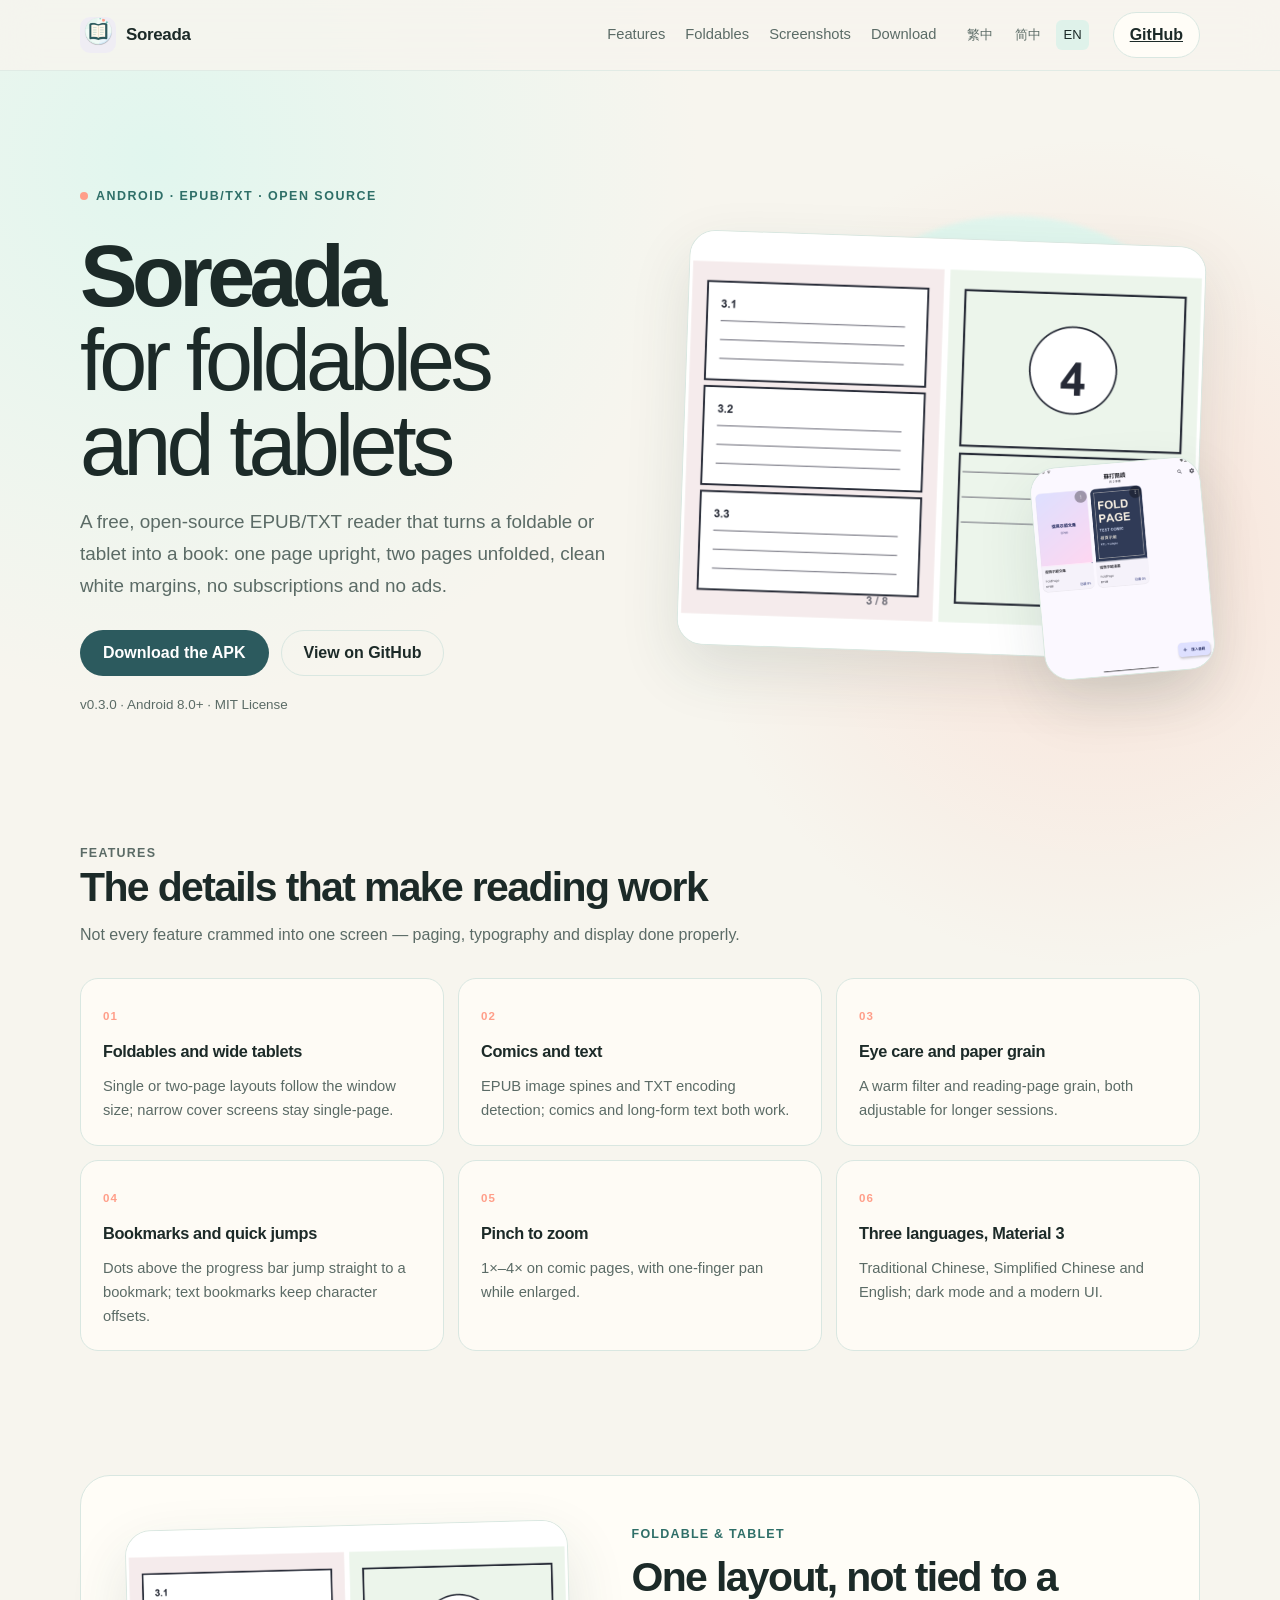
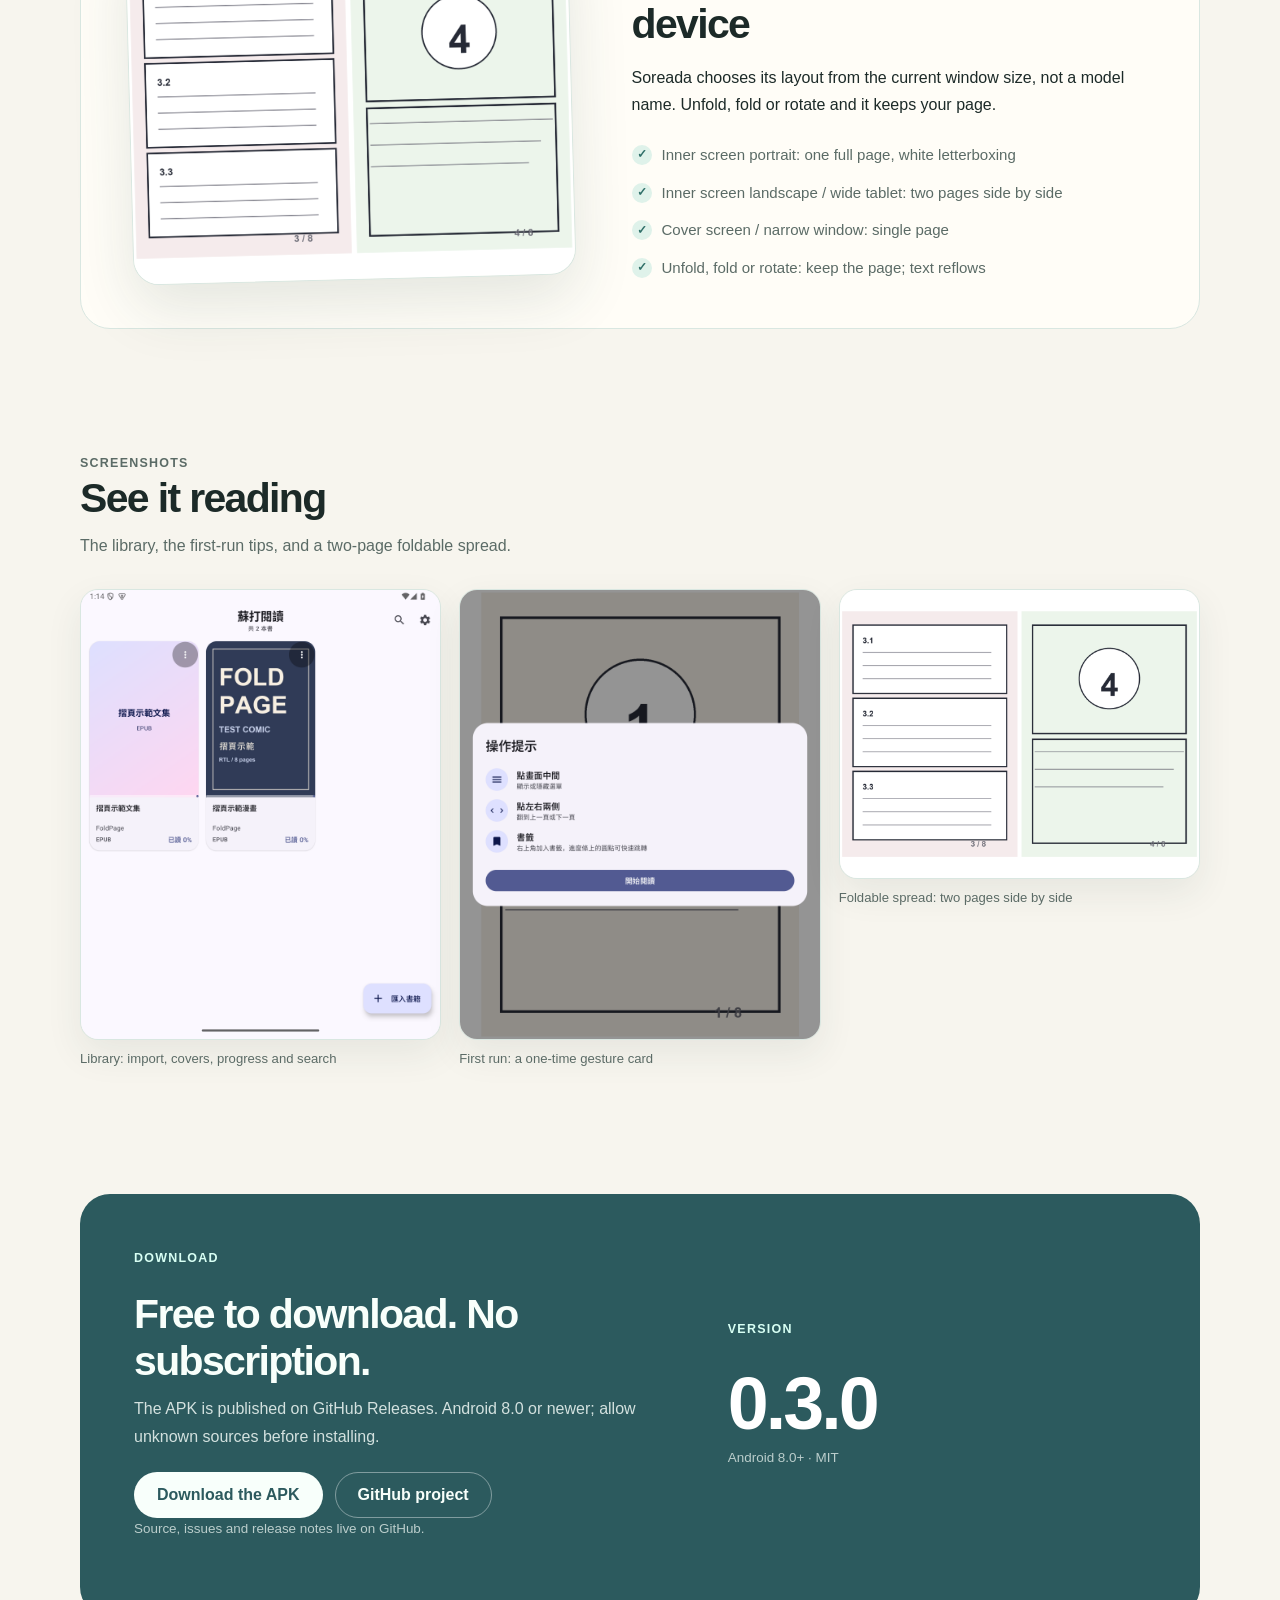
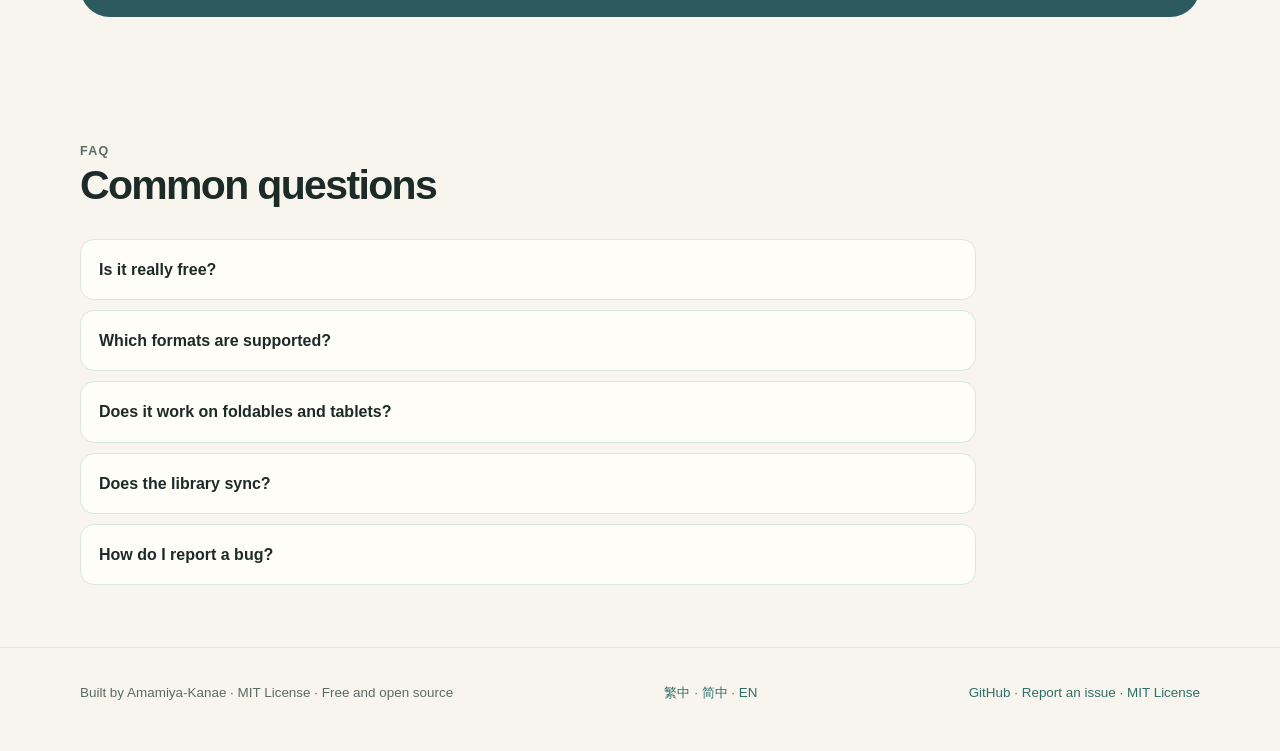
==== docs/en/index.html @ 7c4c2ee2 "Add trilingual GitHub Pages site and social preview" ====
<!doctype html>
<html lang="en">
<head>
    <meta charset="utf-8">
    <meta name="viewport" content="width=device-width, initial-scale=1">
    <title>Soreada — Free Open-Source EPUB/TXT Reader for Foldables & Tablets</title>
    <meta name="description" content="Soreada is a free, open-source Android EPUB/TXT reader with single- and two-page foldable layouts, wide-tablet support, eye care, bookmarks, and library search.">
    <link rel="canonical" href="https://amamiya-kanae.github.io/Soreada/en/">
    <link rel="alternate" hreflang="zh-Hant" href="https://amamiya-kanae.github.io/Soreada/">
    <link rel="alternate" hreflang="zh-Hans" href="https://amamiya-kanae.github.io/Soreada/zh-cn/">
    <link rel="alternate" hreflang="en" href="https://amamiya-kanae.github.io/Soreada/en/">
    <link rel="alternate" hreflang="x-default" href="https://amamiya-kanae.github.io/Soreada/">
    <meta name="theme-color" content="#e1f6ee">
    <meta name="author" content="Amamiya-Kanae">
    <meta property="og:type" content="website">
    <meta property="og:site_name" content="Soreada">
    <meta property="og:title" content="Soreada — Free Open-Source EPUB/TXT Reader for Foldables & Tablets">
    <meta property="og:description" content="Soreada is a free, open-source Android EPUB/TXT reader with single- and two-page foldable layouts, wide-tablet support, eye care, bookmarks, and library search.">
    <meta property="og:url" content="https://amamiya-kanae.github.io/Soreada/en/">
    <meta property="og:image" content="https://amamiya-kanae.github.io/Soreada/social-preview.png">
    <meta property="og:image:width" content="1280">
    <meta property="og:image:height" content="640">
    <meta property="og:image:alt" content="Soreada 蘇打閱讀 — EPUB/TXT reader for foldables and tablets">
    <meta property="og:locale" content="en_US">
    <meta name="twitter:card" content="summary_large_image">
    <meta name="twitter:title" content="Soreada — Free Open-Source EPUB/TXT Reader for Foldables & Tablets">
    <meta name="twitter:description" content="Soreada is a free, open-source Android EPUB/TXT reader with single- and two-page foldable layouts, wide-tablet support, eye care, bookmarks, and library search.">
    <meta name="twitter:image" content="https://amamiya-kanae.github.io/Soreada/social-preview.png">
    <link rel="icon" type="image/png" href="../screenshots/icon.png">
    <link rel="apple-touch-icon" href="../screenshots/icon.png">
    <!-- Google Search Console verification: replace this comment with the meta tag Google gives you. -->
    <link rel="stylesheet" href="../styles.css">
    <script type="application/ld+json">{"@context": "https://schema.org", "@type": "SoftwareApplication", "name": "Soreada", "alternateName": ["蘇打閱讀", "苏打阅读"], "description": "Soreada is a free, open-source Android EPUB/TXT reader with single- and two-page foldable layouts, wide-tablet support, eye care, bookmarks, and library search.", "url": "https://amamiya-kanae.github.io/Soreada/en/", "downloadUrl": "https://github.com/Amamiya-Kanae/Soreada/releases/latest", "softwareVersion": "0.3.0", "applicationCategory": "MultimediaApplication", "operatingSystem": "Android 8.0+", "inLanguage": ["zh-Hant", "zh-Hans", "en"], "license": "https://opensource.org/license/mit", "offers": {"@type": "Offer", "price": "0", "priceCurrency": "USD"}, "author": {"@type": "Person", "name": "Amamiya-Kanae", "url": "https://github.com/Amamiya-Kanae"}, "sameAs": ["https://github.com/Amamiya-Kanae/Soreada"], "screenshot": ["https://amamiya-kanae.github.io/Soreada/screenshots/library.png", "https://amamiya-kanae.github.io/Soreada/screenshots/comic-landscape.png", "https://amamiya-kanae.github.io/Soreada/screenshots/onboarding.png"]}</script>
    <script type="application/ld+json">{"@context": "https://schema.org", "@type": "FAQPage", "mainEntity": [{"@type": "Question", "name": "Is it really free?", "acceptedAnswer": {"@type": "Answer", "text": "Yes. Soreada is an MIT-licensed open-source project with no ads, subscriptions or paywall."}}, {"@type": "Question", "name": "Which formats are supported?", "acceptedAnswer": {"@type": "Answer", "text": "EPUB 2/3 and TXT. DRM, CBZ/CBR and PDF are not supported yet."}}, {"@type": "Question", "name": "Does it work on foldables and tablets?", "acceptedAnswer": {"@type": "Answer", "text": "Yes. One page upright, two pages landscape; wide tablets also get two pages, while cover screens stay single-page."}}, {"@type": "Question", "name": "Does the library sync?", "acceptedAnswer": {"@type": "Answer", "text": "The library is local to the device and needs no account. Moving devices means re-importing books."}}, {"@type": "Question", "name": "How do I report a bug?", "acceptedAnswer": {"@type": "Answer", "text": "Open an issue on GitHub Issues with your device model, Android version and reproduction steps."}}]}</script>
</head>
<body>
<header class="site-header">
    <div class="wrap nav">
        <a class="brand" href="../">
            <img src="../screenshots/icon.png" alt="" width="36" height="36">
            <span>Soreada</span>
        </a>
        <nav class="nav-links" aria-label="Main">
            <a href="../#features">Features</a>
            <a href="../#foldable">Foldables</a>
            <a href="../#screenshots">Screenshots</a>
            <a href="../#download">Download</a>
        </nav>
        <div class="langs" aria-label="Language">
        <a href="../">繁中</a>
        <a href="../zh-cn/">简中</a>
        <a href="./" aria-current="page">EN</a>
        </div>
        <a class="nav-cta" href="https://github.com/Amamiya-Kanae/Soreada">GitHub</a>
    </div>
</header>

<main>
    <section class="hero wrap">
        <div class="hero-copy">
            <p class="eyebrow">Android · EPUB/TXT · Open source</p>
            <h1>Soreada<span class="thin">for foldables and tablets</span></h1>
            <p class="lead">A free, open-source EPUB/TXT reader that turns a foldable or tablet into a book: one page upright, two pages unfolded, clean white margins, no subscriptions and no ads.</p>
            <div class="actions">
                <a class="button" href="https://github.com/Amamiya-Kanae/Soreada/releases/latest">Download the APK</a>
                <a class="button secondary" href="https://github.com/Amamiya-Kanae/Soreada">View on GitHub</a>
            </div>
            <p class="meta">v0.3.0 · Android 8.0+ · MIT License</p>
        </div>
        <div class="hero-art">
            <div class="device main">
                <img src="../screenshots/comic-landscape.png" alt="Soreada two-page comic spread on a foldable" width="1768" height="2208">
            </div>
            <div class="device small">
                <img src="../screenshots/library.png" alt="Soreada library" width="1768" height="2208" loading="lazy">
            </div>
        </div>
    </section>

    <section class="wrap" id="features">
        <div class="section-head">
            <p class="section-kicker">FEATURES</p>
            <h2>The details that make reading work</h2>
            <p>Not every feature crammed into one screen — paging, typography and display done properly.</p>
        </div>
        <div class="features">
        <article class="card">
          <span class="num">01</span>
          <h3>Foldables and wide tablets</h3>
          <p>Single or two-page layouts follow the window size; narrow cover screens stay single-page.</p>
        </article>
        <article class="card">
          <span class="num">02</span>
          <h3>Comics and text</h3>
          <p>EPUB image spines and TXT encoding detection; comics and long-form text both work.</p>
        </article>
        <article class="card">
          <span class="num">03</span>
          <h3>Eye care and paper grain</h3>
          <p>A warm filter and reading-page grain, both adjustable for longer sessions.</p>
        </article>
        <article class="card">
          <span class="num">04</span>
          <h3>Bookmarks and quick jumps</h3>
          <p>Dots above the progress bar jump straight to a bookmark; text bookmarks keep character offsets.</p>
        </article>
        <article class="card">
          <span class="num">05</span>
          <h3>Pinch to zoom</h3>
          <p>1×–4× on comic pages, with one-finger pan while enlarged.</p>
        </article>
        <article class="card">
          <span class="num">06</span>
          <h3>Three languages, Material 3</h3>
          <p>Traditional Chinese, Simplified Chinese and English; dark mode and a modern UI.</p>
        </article>
        </div>
    </section>

    <section class="wrap" id="foldable">
        <div class="foldable">
            <div class="device">
                <img src="../screenshots/comic-landscape.png" alt="Two-page foldable reading layout" width="1768" height="2208" loading="lazy">
            </div>
            <div>
                <p class="section-kicker">FOLDABLE & TABLET</p>
                <h2>One layout, not tied to a device</h2>
                <p>Soreada chooses its layout from the current window size, not a model name. Unfold, fold or rotate and it keeps your page.</p>
                <ul class="checklist">
          <li>Inner screen portrait: one full page, white letterboxing</li>
          <li>Inner screen landscape / wide tablet: two pages side by side</li>
          <li>Cover screen / narrow window: single page</li>
          <li>Unfold, fold or rotate: keep the page; text reflows</li>
                </ul>
            </div>
        </div>
    </section>

    <section class="wrap" id="screenshots">
        <div class="section-head">
            <p class="section-kicker">SCREENSHOTS</p>
            <h2>See it reading</h2>
            <p>The library, the first-run tips, and a two-page foldable spread.</p>
        </div>
        <div class="gallery">
            <figure class="shot">
                <img src="../screenshots/library.png" alt="Soreada library" width="1768" height="2208" loading="lazy">
                <figcaption>Library: import, covers, progress and search</figcaption>
            </figure>
            <figure class="shot">
                <img src="../screenshots/onboarding.png" alt="Soreada first-run tips" width="1768" height="2208" loading="lazy">
                <figcaption>First run: a one-time gesture card</figcaption>
            </figure>
            <figure class="shot">
                <img src="../screenshots/comic-landscape.png" alt="Soreada two-page spread" width="1768" height="2208" loading="lazy">
                <figcaption>Foldable spread: two pages side by side</figcaption>
            </figure>
        </div>
    </section>

    <section class="wrap" id="download">
        <div class="download">
            <div>
                <p class="section-kicker">DOWNLOAD</p>
                <h2>Free to download. No subscription.</h2>
                <p>The APK is published on GitHub Releases. Android 8.0 or newer; allow unknown sources before installing.</p>
                <div class="actions">
                    <a class="button" href="https://github.com/Amamiya-Kanae/Soreada/releases/latest">Download the APK</a>
                    <a class="button secondary" href="https://github.com/Amamiya-Kanae/Soreada">GitHub project</a>
                </div>
                <p class="meta">Source, issues and release notes live on GitHub.</p>
            </div>
            <div>
                <p class="section-kicker">VERSION</p>
                <h2 style="font-size:clamp(2.6rem,6vw,4.6rem);margin:0;color:#fff">0.3.0</h2>
                <p class="meta">Android 8.0+ · MIT</p>
            </div>
        </div>
    </section>

    <section class="wrap" id="faq">
        <div class="section-head">
            <p class="section-kicker">FAQ</p>
            <h2>Common questions</h2>
        </div>
        <div class="faq">
        <details>
          <summary>Is it really free?</summary>
          <p>Yes. Soreada is an MIT-licensed open-source project with no ads, subscriptions or paywall.</p>
        </details>
        <details>
          <summary>Which formats are supported?</summary>
          <p>EPUB 2/3 and TXT. DRM, CBZ/CBR and PDF are not supported yet.</p>
        </details>
        <details>
          <summary>Does it work on foldables and tablets?</summary>
          <p>Yes. One page upright, two pages landscape; wide tablets also get two pages, while cover screens stay single-page.</p>
        </details>
        <details>
          <summary>Does the library sync?</summary>
          <p>The library is local to the device and needs no account. Moving devices means re-importing books.</p>
        </details>
        <details>
          <summary>How do I report a bug?</summary>
          <p>Open an issue on GitHub Issues with your device model, Android version and reproduction steps.</p>
        </details>
        </div>
    </section>
</main>

<footer>
    <div class="wrap foot">
        <span>Built by Amamiya-Kanae · MIT License · Free and open source</span>
        <span class="foot-langs"><a href="../">繁中</a> · <a href="../zh-cn/">简中</a> · <a href="./">EN</a></span>
        <span><a href="https://github.com/Amamiya-Kanae/Soreada">GitHub</a> · <a href="https://github.com/Amamiya-Kanae/Soreada/issues">Report an issue</a> · <a href="https://github.com/Amamiya-Kanae/Soreada/blob/main/LICENSE">MIT License</a></span>
    </div>
</footer>
</body>
</html>
---- docs/styles.css ----
:root {
  color-scheme: light dark;
  --paper: #f7f5ee;
  --paper-2: #fffdf7;
  --ink: #1c2a28;
  --muted: #5b6b66;
  --teal: #2c5a5e;
  --teal-soft: #dff2ea;
  --mint: #e1f6ee;
  --coral: #ff9e89;
  --line: #d9e7e1;
  --accent: #2f6f68;
  --shadow: 0 24px 60px rgba(35, 65, 58, 0.12);
  --radius: 24px;
  --max: 1120px;
  font-family: -apple-system, BlinkMacSystemFont, "Segoe UI", "Noto Sans TC",
    "Noto Sans SC", "Helvetica Neue", Arial, sans-serif;
}

@media (prefers-color-scheme: dark) {
  :root {
    --paper: #111b19;
    --paper-2: #162320;
    --ink: #edf7f2;
    --muted: #a8bdb5;
    --teal: #9ad7c9;
    --teal-soft: #203d36;
    --mint: #18332c;
    --line: #2b453d;
    --accent: #9ad7c9;
    --shadow: 0 24px 60px rgba(0, 0, 0, 0.3);
  }
}

* { box-sizing: border-box; }
html { scroll-behavior: smooth; }
body {
  margin: 0;
  background:
    radial-gradient(circle at 12% 4%, var(--mint), transparent 34rem),
    radial-gradient(circle at 86% 14%, rgba(255, 158, 137, 0.22), transparent 26rem),
    var(--paper);
  color: var(--ink);
  line-height: 1.7;
  -webkit-font-smoothing: antialiased;
}
img { max-width: 100%; height: auto; display: block; }
a { color: inherit; }
.wrap { width: min(100% - 40px, var(--max)); margin-inline: auto; }

.site-header {
  position: sticky;
  top: 0;
  z-index: 20;
  backdrop-filter: blur(18px);
  background: color-mix(in srgb, var(--paper) 82%, transparent);
  border-bottom: 1px solid color-mix(in srgb, var(--line) 75%, transparent);
}
.nav {
  min-height: 70px;
  display: flex;
  align-items: center;
  gap: 24px;
}
.brand {
  display: inline-flex;
  align-items: center;
  gap: 10px;
  text-decoration: none;
  font-weight: 750;
  letter-spacing: -0.02em;
  font-size: 1.06rem;
}
.brand img { width: 36px; height: 36px; border-radius: 10px; }
.nav-links {
  display: flex;
  align-items: center;
  gap: 20px;
  margin-left: auto;
  font-size: 0.92rem;
  color: var(--muted);
}
.nav-links a { text-decoration: none; }
.nav-links a:hover { color: var(--ink); }
.nav-cta {
  border: 1px solid var(--line);
  background: var(--paper-2);
  color: var(--ink) !important;
  border-radius: 999px;
  padding: 8px 16px;
  font-weight: 650;
}
.langs { display: flex; gap: 8px; font-size: 0.82rem; }
.langs a {
  text-decoration: none;
  color: var(--muted);
  padding: 4px 7px;
  border-radius: 6px;
}
.langs a[aria-current="page"] { color: var(--ink); background: var(--teal-soft); }

.hero {
  display: grid;
  grid-template-columns: 1.02fr 0.98fr;
  gap: clamp(28px, 5vw, 72px);
  align-items: center;
  padding: clamp(56px, 8vw, 110px) 0 64px;
}
.eyebrow {
  display: inline-flex;
  align-items: center;
  gap: 8px;
  color: var(--accent);
  font-size: 0.78rem;
  font-weight: 750;
  letter-spacing: 0.12em;
  text-transform: uppercase;
}
.eyebrow::before {
  content: "";
  width: 8px; height: 8px; border-radius: 50%;
  background: var(--coral);
}
h1 {
  margin: 14px 0 18px;
  font-size: clamp(2.9rem, 7vw, 5.4rem);
  line-height: 0.98;
  letter-spacing: -0.065em;
}
h1 .thin { display: block; font-weight: 430; letter-spacing: -0.055em; }
.lead {
  max-width: 34rem;
  margin: 0 0 28px;
  color: var(--muted);
  font-size: clamp(1.02rem, 1.6vw, 1.18rem);
}
.actions { display: flex; flex-wrap: wrap; gap: 12px; align-items: center; }
.button {
  display: inline-flex;
  align-items: center;
  justify-content: center;
  gap: 8px;
  min-height: 46px;
  padding: 0 22px;
  border-radius: 999px;
  background: var(--teal);
  color: #fff;
  text-decoration: none;
  font-weight: 700;
  border: 1px solid transparent;
  transition: transform .16s ease, opacity .16s ease;
}
.button:hover { transform: translateY(-1px); opacity: .92; }
.button.secondary {
  background: transparent;
  color: var(--ink);
  border-color: var(--line);
}
.meta { margin: 18px 0 0; color: var(--muted); font-size: 0.84rem; }
.hero-art { position: relative; min-height: 360px; }
.device {
  border-radius: 26px;
  overflow: hidden;
  background: var(--paper-2);
  border: 1px solid var(--line);
  box-shadow: var(--shadow);
}
.device.main { transform: rotate(2deg); }
.device.small {
  position: absolute;
  width: 33%;
  right: -8px;
  bottom: -22px;
  transform: rotate(-5deg);
}
.hero-art::before {
  content: "";
  position: absolute;
  width: 72%; height: 72%;
  right: 0; top: -22px;
  background: var(--mint);
  border-radius: 50%;
  filter: blur(2px);
  z-index: -1;
}

section { padding: 62px 0; }
.section-head { max-width: 44rem; margin-bottom: 30px; }
.section-kicker {
  margin: 0 0 8px;
  color: var(--accent);
  font-size: 0.78rem;
  font-weight: 750;
  letter-spacing: 0.1em;
  text-transform: uppercase;
}
h2 {
  margin: 0 0 10px;
  font-size: clamp(1.8rem, 3.2vw, 2.6rem);
  line-height: 1.15;
  letter-spacing: -0.04em;
}
.section-head p { margin: 0; color: var(--muted); }

.features {
  display: grid;
  grid-template-columns: repeat(3, minmax(0, 1fr));
  gap: 14px;
}
.card {
  background: color-mix(in srgb, var(--paper-2) 86%, transparent);
  border: 1px solid var(--line);
  border-radius: 18px;
  padding: 22px;
}
.card .num {
  color: var(--coral);
  font-size: 0.72rem;
  font-weight: 800;
  letter-spacing: 0.1em;
}
.card h3 { margin: 10px 0 8px; font-size: 1.02rem; letter-spacing: -0.02em; }
.card p { margin: 0; color: var(--muted); font-size: 0.92rem; line-height: 1.65; }

.foldable {
  display: grid;
  grid-template-columns: 0.92fr 1.08fr;
  gap: clamp(24px, 5vw, 60px);
  align-items: center;
  background: var(--paper-2);
  border: 1px solid var(--line);
  border-radius: 30px;
  padding: clamp(24px, 4vw, 48px);
}
.foldable .device { box-shadow: var(--shadow); transform: rotate(-1.5deg); }
.checklist { list-style: none; padding: 0; margin: 24px 0 0; display: grid; gap: 12px; }
.checklist li { display: flex; gap: 10px; color: var(--muted); font-size: 0.94rem; }
.checklist li::before {
  content: "✓";
  flex: none;
  width: 20px; height: 20px;
  border-radius: 50%;
  display: grid; place-items: center;
  background: var(--teal-soft);
  color: var(--accent);
  font-size: 0.72rem;
  font-weight: 800;
  margin-top: 3px;
}

.gallery { display: grid; grid-template-columns: repeat(3, 1fr); gap: 18px; }
.shot { margin: 0; }
.shot img {
  border-radius: 18px;
  border: 1px solid var(--line);
  background: var(--paper-2);
  box-shadow: 0 14px 36px rgba(35, 65, 58, 0.08);
}
.shot figcaption { margin-top: 8px; color: var(--muted); font-size: 0.82rem; }

.download {
  display: grid;
  grid-template-columns: 1.15fr .85fr;
  gap: 28px;
  align-items: center;
  background: var(--teal);
  color: #f8fffb;
  border-radius: 30px;
  padding: clamp(28px, 5vw, 54px);
}
.download h2 { color: inherit; }
.download p { color: color-mix(in srgb, #f8fffb 82%, transparent); margin: 0 0 22px; }
.download .button { background: #f8fffb; color: var(--teal); }
.download .button.secondary { background: transparent; color: #f8fffb; border-color: rgba(255,255,255,.4); }
.download .meta { color: color-mix(in srgb, #f8fffb 70%, transparent); }
.qr-note { font-size: 0.8rem; opacity: .8; }

.faq { display: grid; gap: 10px; max-width: 56rem; }
details {
  background: var(--paper-2);
  border: 1px solid var(--line);
  border-radius: 14px;
  padding: 0 18px;
}
summary { cursor: pointer; list-style: none; padding: 16px 0; font-weight: 650; }
summary::-webkit-details-marker { display: none; }
details p { margin: 0 0 16px; color: var(--muted); font-size: 0.92rem; }

footer {
  border-top: 1px solid var(--line);
  padding: 34px 0 46px;
  color: var(--muted);
  font-size: 0.84rem;
}
footer .foot { display: flex; flex-wrap: wrap; gap: 12px 24px; justify-content: space-between; }
footer a { color: var(--accent); text-decoration: none; }

@media (max-width: 860px) {
  .nav-links { display: none; }
  .hero, .foldable, .download { grid-template-columns: 1fr; }
  .hero { padding-top: 46px; }
  .hero-art { min-height: auto; max-width: 460px; margin-inline: auto; }
  .features { grid-template-columns: repeat(2, minmax(0, 1fr)); }
  .gallery { grid-template-columns: 1fr 1fr; }
}
@media (max-width: 560px) {
  .wrap { width: min(100% - 28px, var(--max)); }
  .nav { gap: 12px; }
  .nav-links, .langs { display: none; }
  .brand span { font-size: 1rem; }
  .features, .gallery { grid-template-columns: 1fr; }
  .device.small { width: 40%; }
  section { padding: 46px 0; }
}
@media (prefers-reduced-motion: reduce) {
  html { scroll-behavior: auto; }
  * { transition: none !important; }
}

.download .section-kicker { color: #d8fff4; }

.hero-copy, .hero-art, .foldable > *, .features > *, .gallery > *, .download > * { min-width: 0; }
.device img, .shot img { width: 100%; height: auto; }
body { overflow-x: clip; }
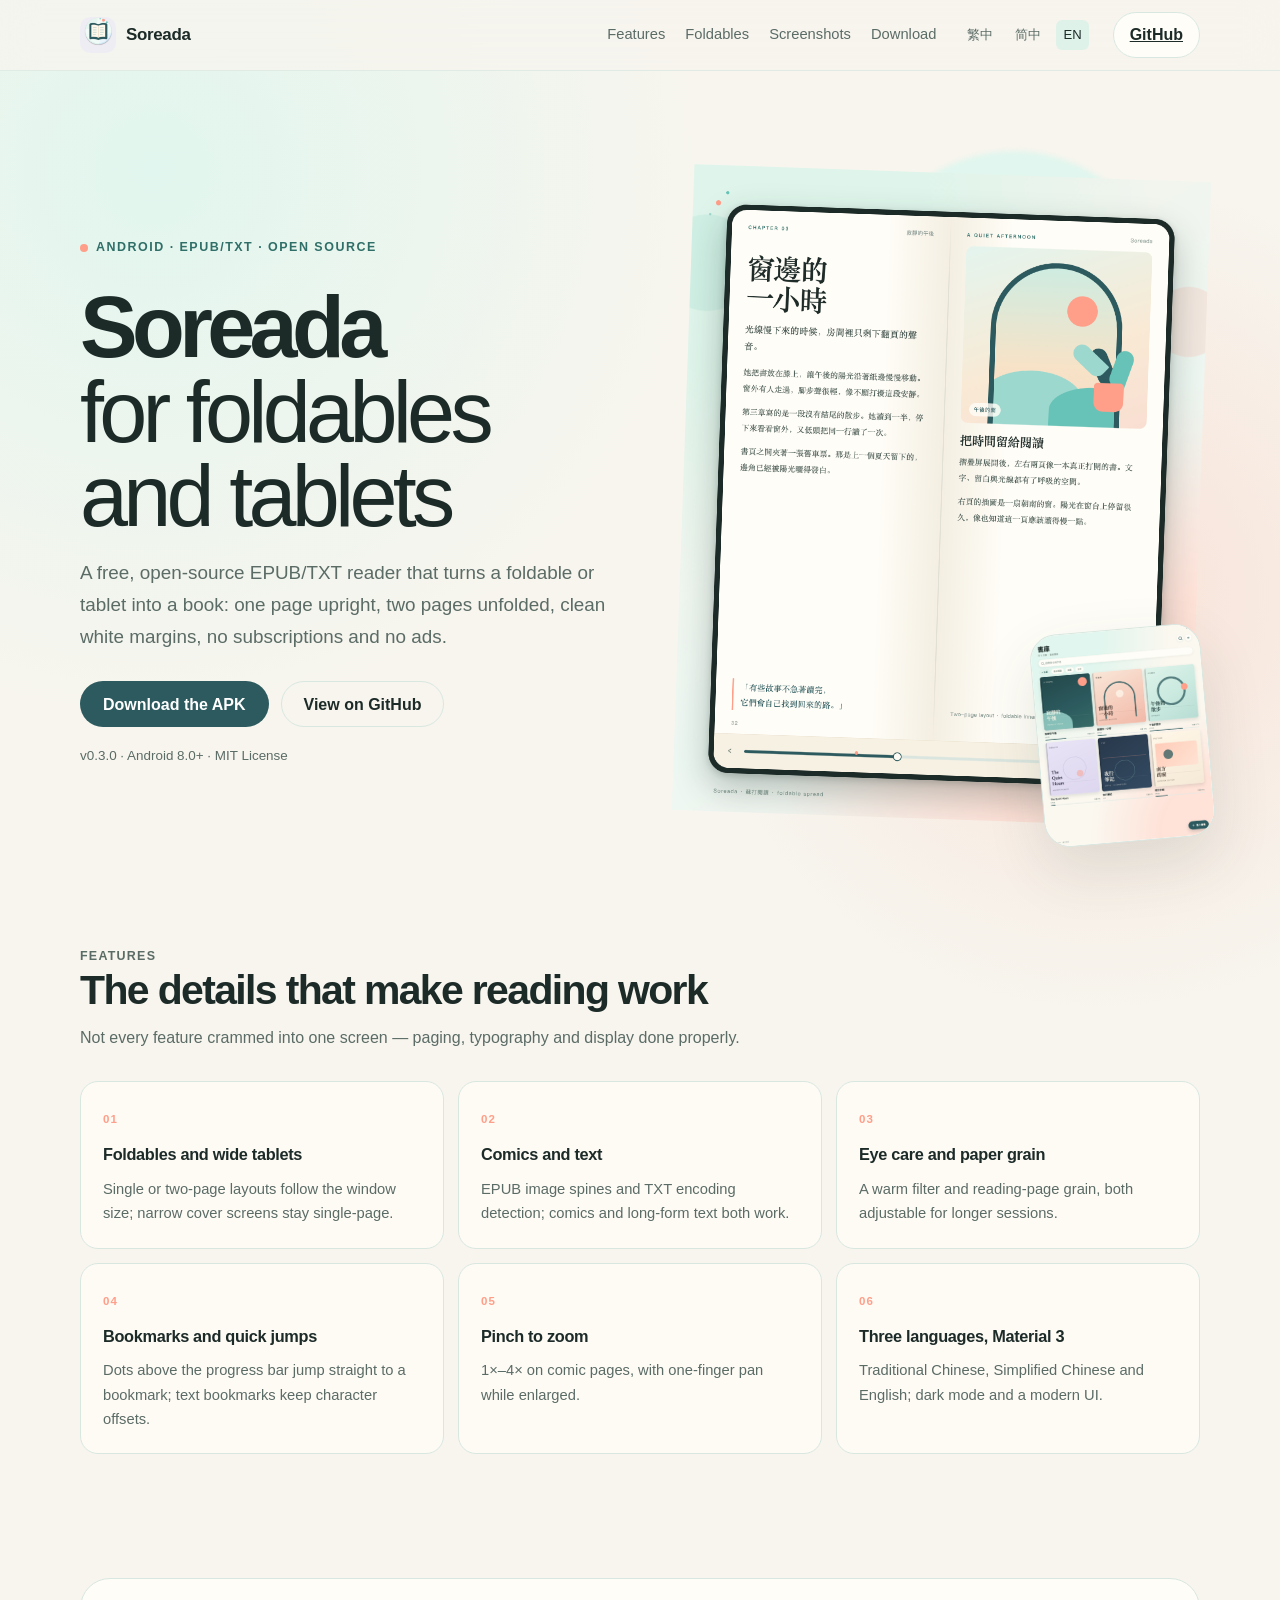
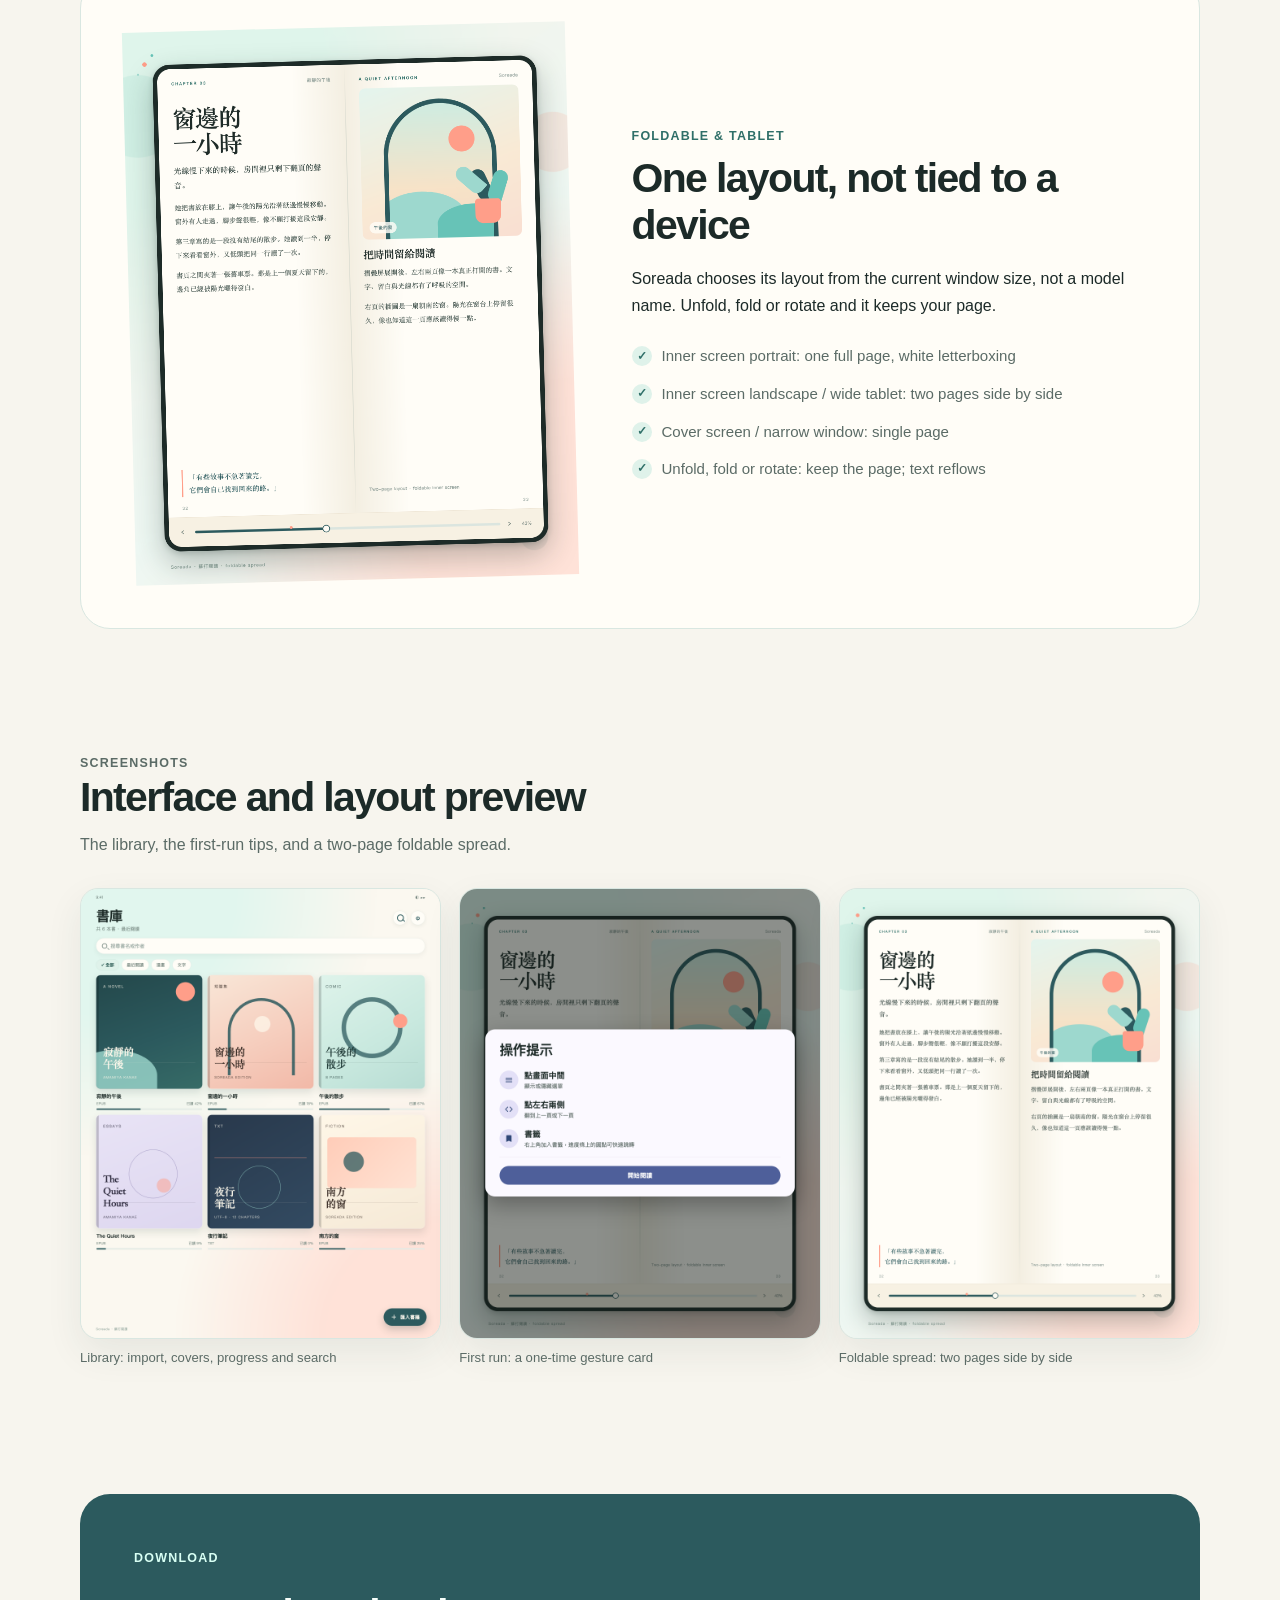
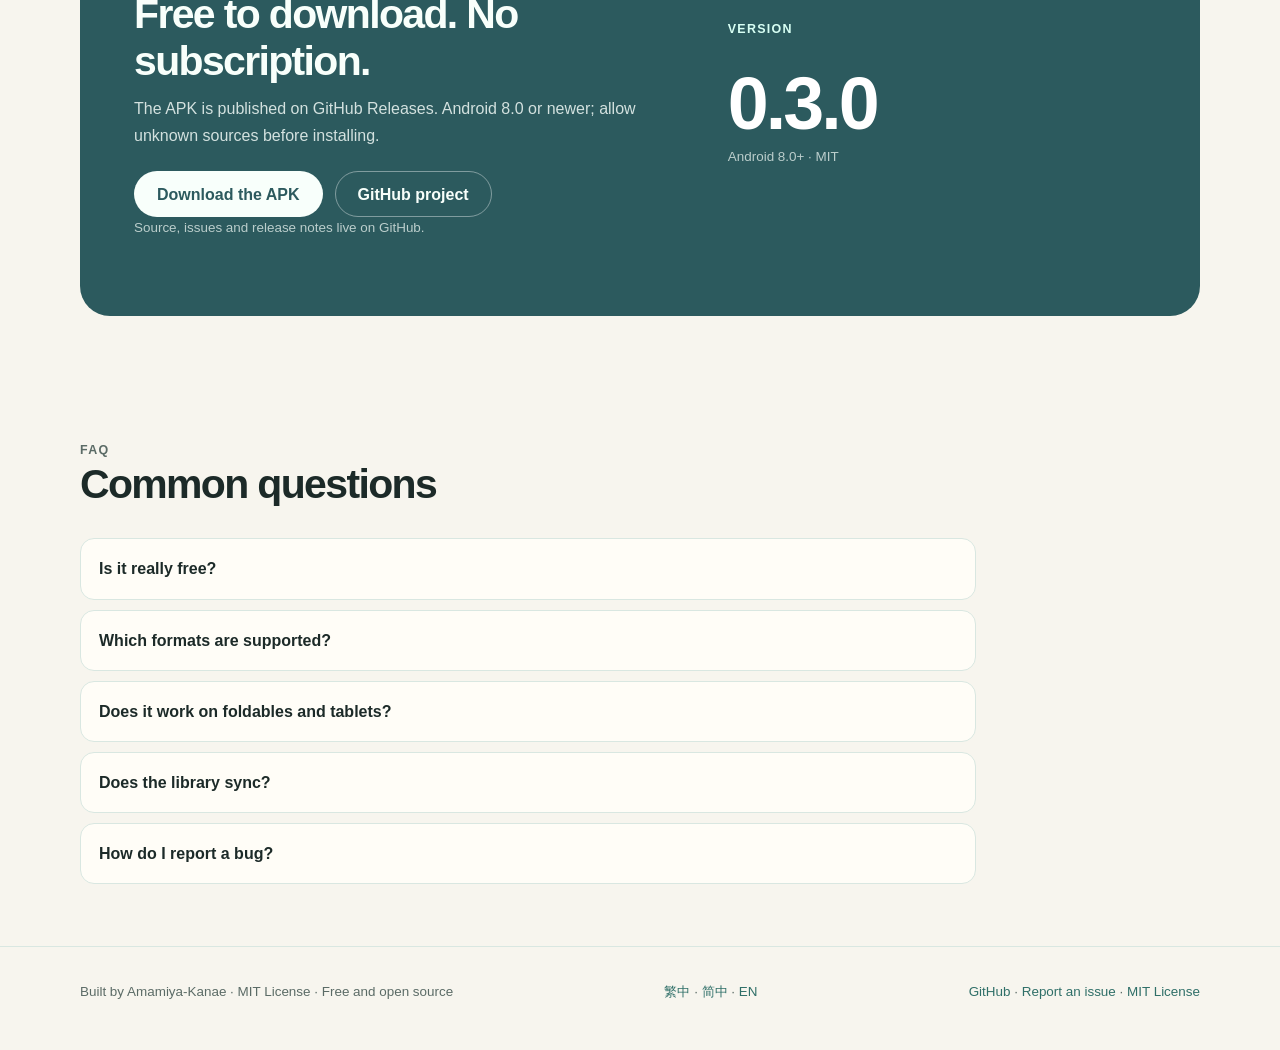
==== commit 552698a4: "Improve README and site mockups with Material 3 layouts" ====
--- a/docs/en/index.html
+++ b/docs/en/index.html
@@ -69,7 +69,7 @@
         </div>
         <div class="hero-art">
             <div class="device main">
-                <img src="../screenshots/comic-landscape.png" alt="Soreada two-page comic spread on a foldable" width="1768" height="2208">
+                <img src="../screenshots/comic-landscape.png" alt="Soreada two-page reading spread on a foldable" width="1768" height="2208">
             </div>
             <div class="device small">
                 <img src="../screenshots/library.png" alt="Soreada library" width="1768" height="2208" loading="lazy">
@@ -120,7 +120,7 @@
     <section class="wrap" id="foldable">
         <div class="foldable">
             <div class="device">
-                <img src="../screenshots/comic-landscape.png" alt="Two-page foldable reading layout" width="1768" height="2208" loading="lazy">
+                <img src="../screenshots/comic-landscape.png" alt="Two-page reading layout on a foldable" width="1768" height="2208" loading="lazy">
             </div>
             <div>
                 <p class="section-kicker">FOLDABLE & TABLET</p>
@@ -139,7 +139,7 @@
     <section class="wrap" id="screenshots">
         <div class="section-head">
             <p class="section-kicker">SCREENSHOTS</p>
-            <h2>See it reading</h2>
+            <h2>Interface and layout preview</h2>
             <p>The library, the first-run tips, and a two-page foldable spread.</p>
         </div>
         <div class="gallery">
@@ -152,7 +152,7 @@
                 <figcaption>First run: a one-time gesture card</figcaption>
             </figure>
             <figure class="shot">
-                <img src="../screenshots/comic-landscape.png" alt="Soreada two-page spread" width="1768" height="2208" loading="lazy">
+                <img src="../screenshots/comic-landscape.png" alt="Soreada two-page reading spread" width="1768" height="2208" loading="lazy">
                 <figcaption>Foldable spread: two pages side by side</figcaption>
             </figure>
         </div>
--- a/docs/styles.css
+++ b/docs/styles.css
@@ -322,3 +322,5 @@
 .hero-copy, .hero-art, .foldable > *, .features > *, .gallery > *, .download > * { min-width: 0; }
 .device img, .shot img { width: 100%; height: auto; }
 body { overflow-x: clip; }
+
+.hero-art .device.main, .foldable .device { background: transparent; border: 0; box-shadow: none; border-radius: 0; overflow: visible; }
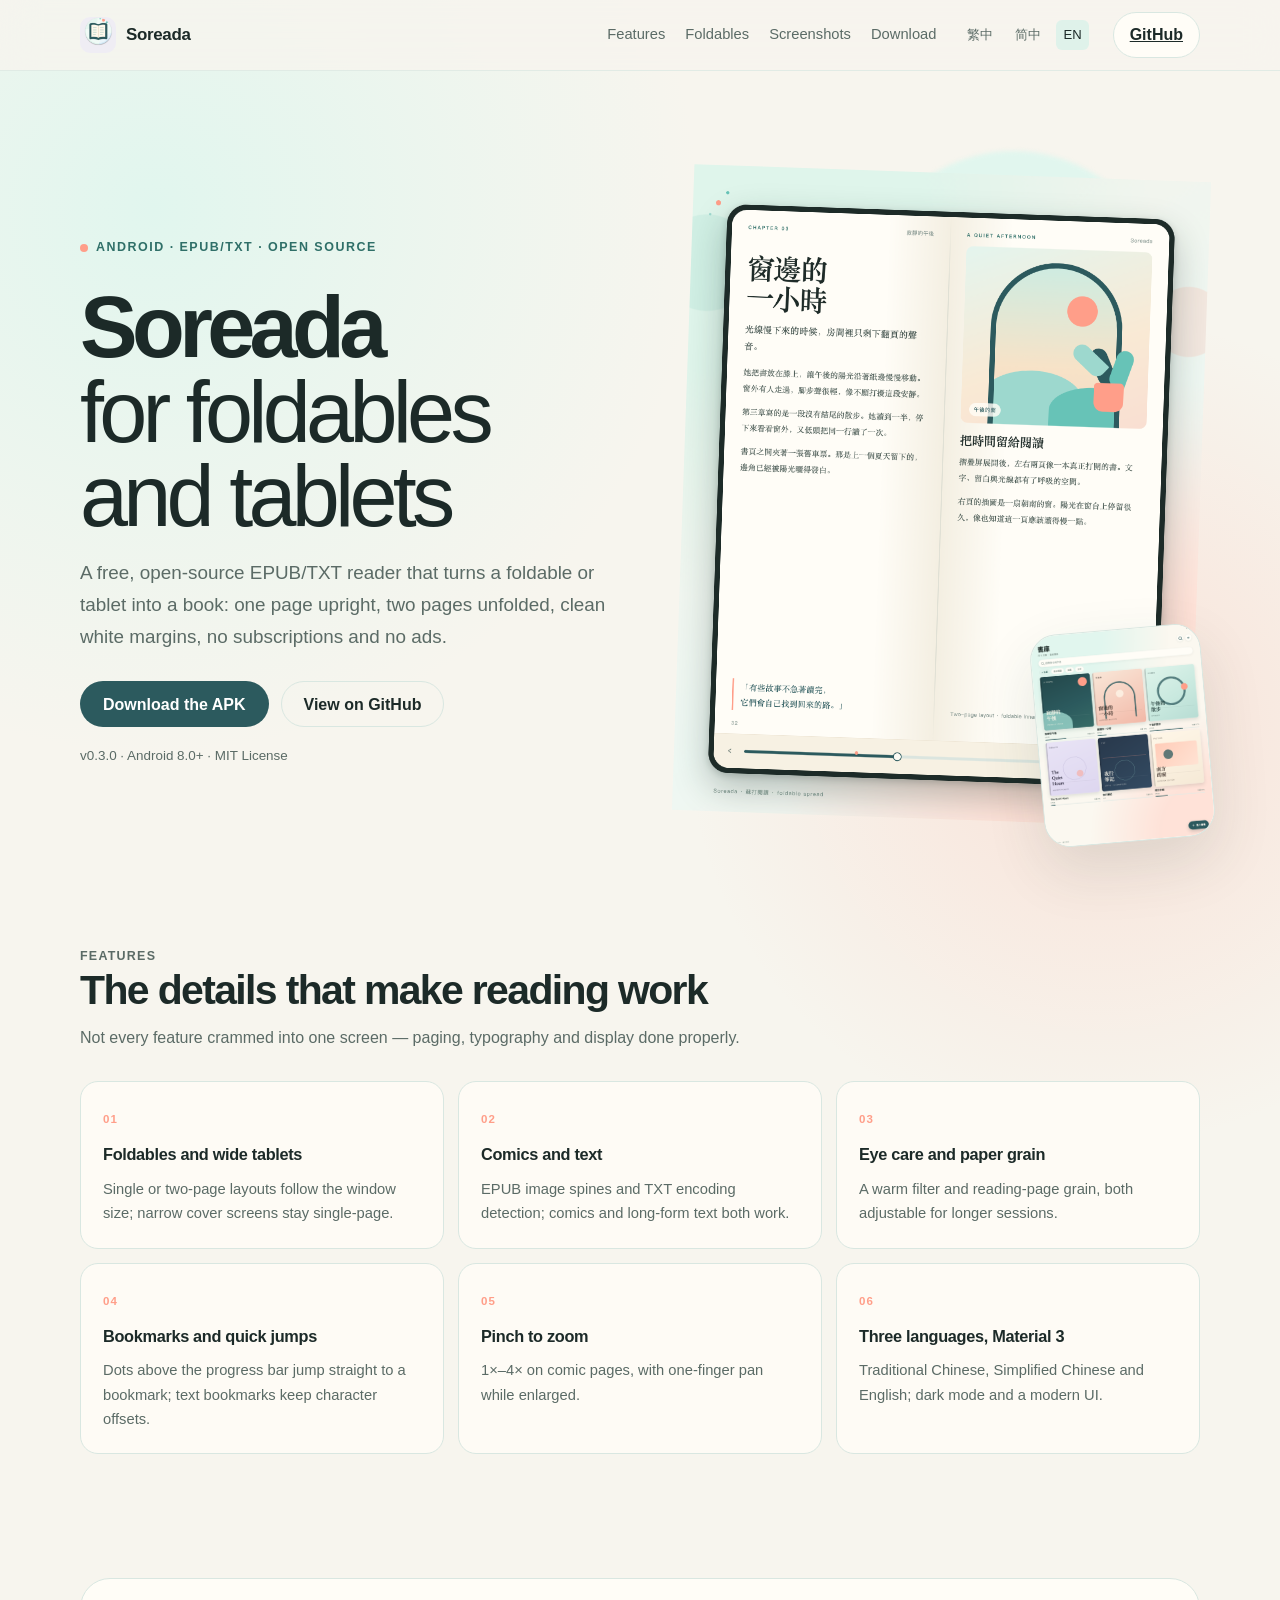
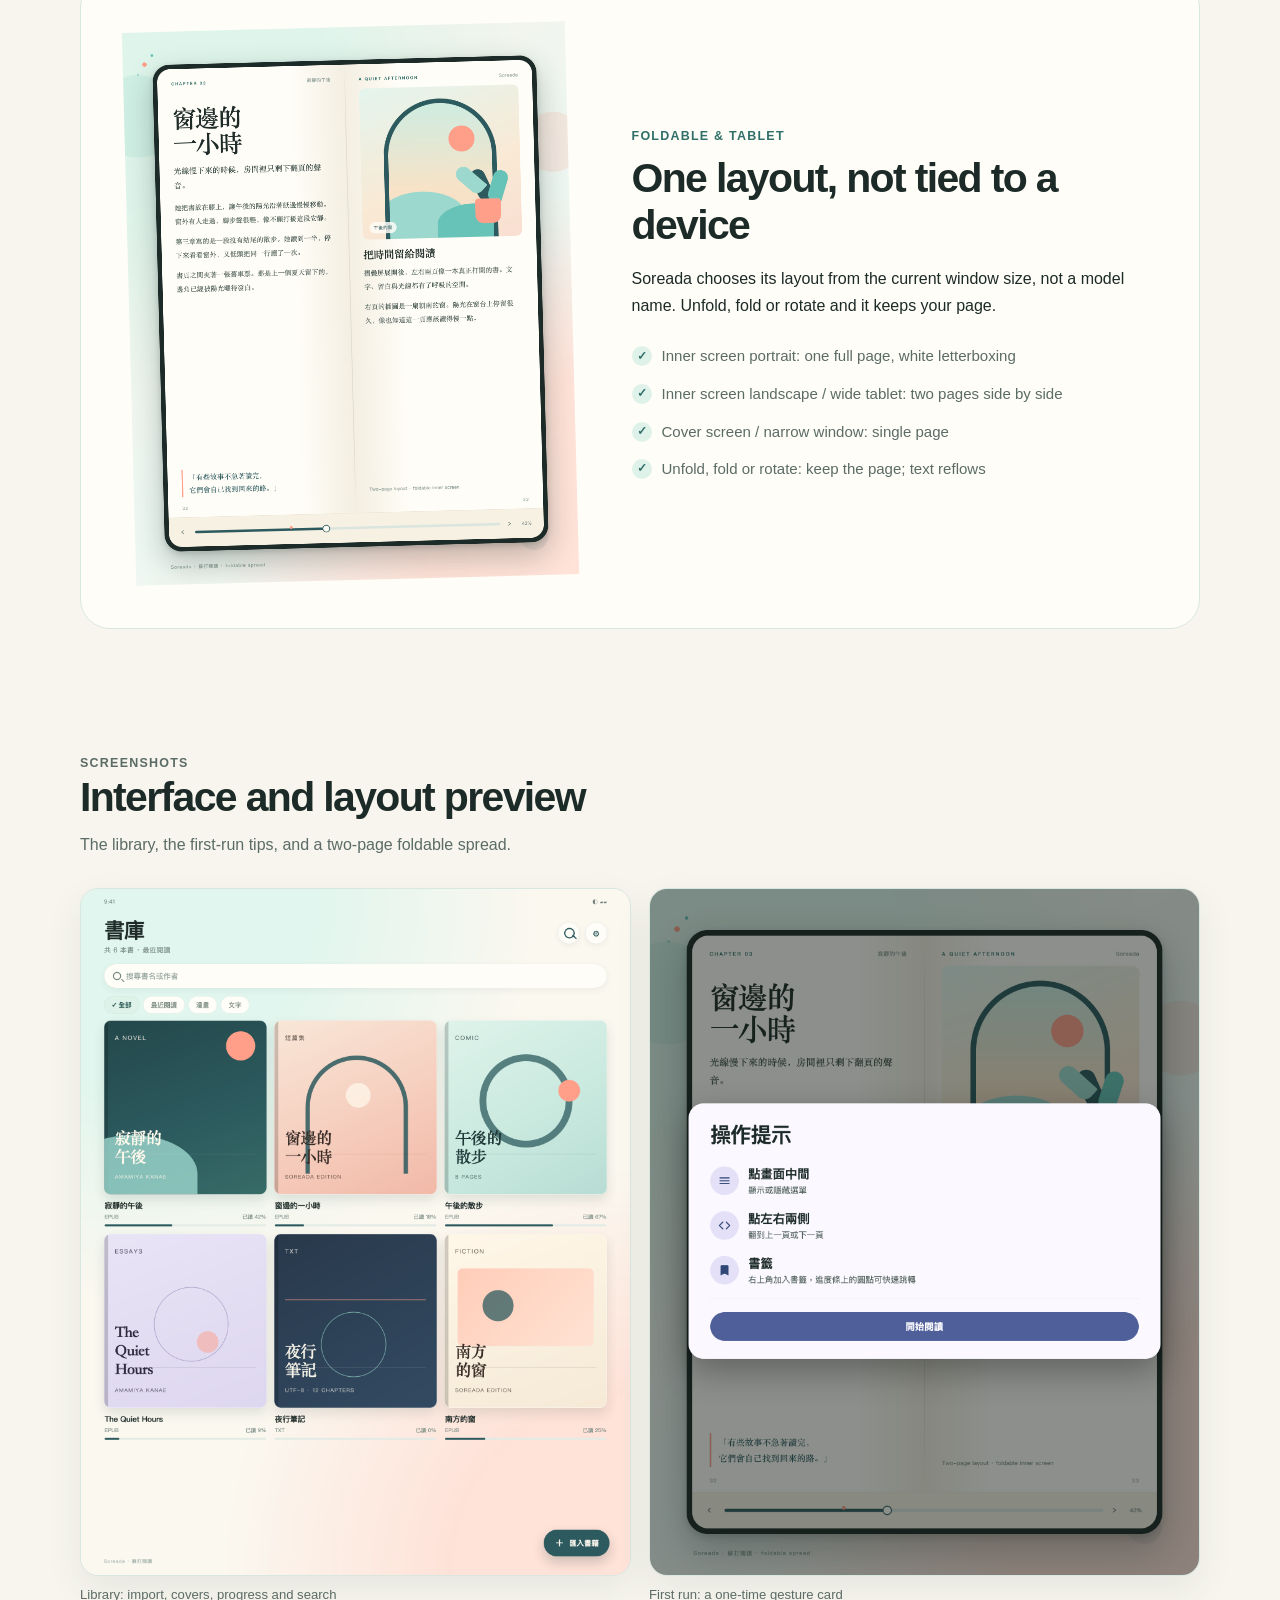
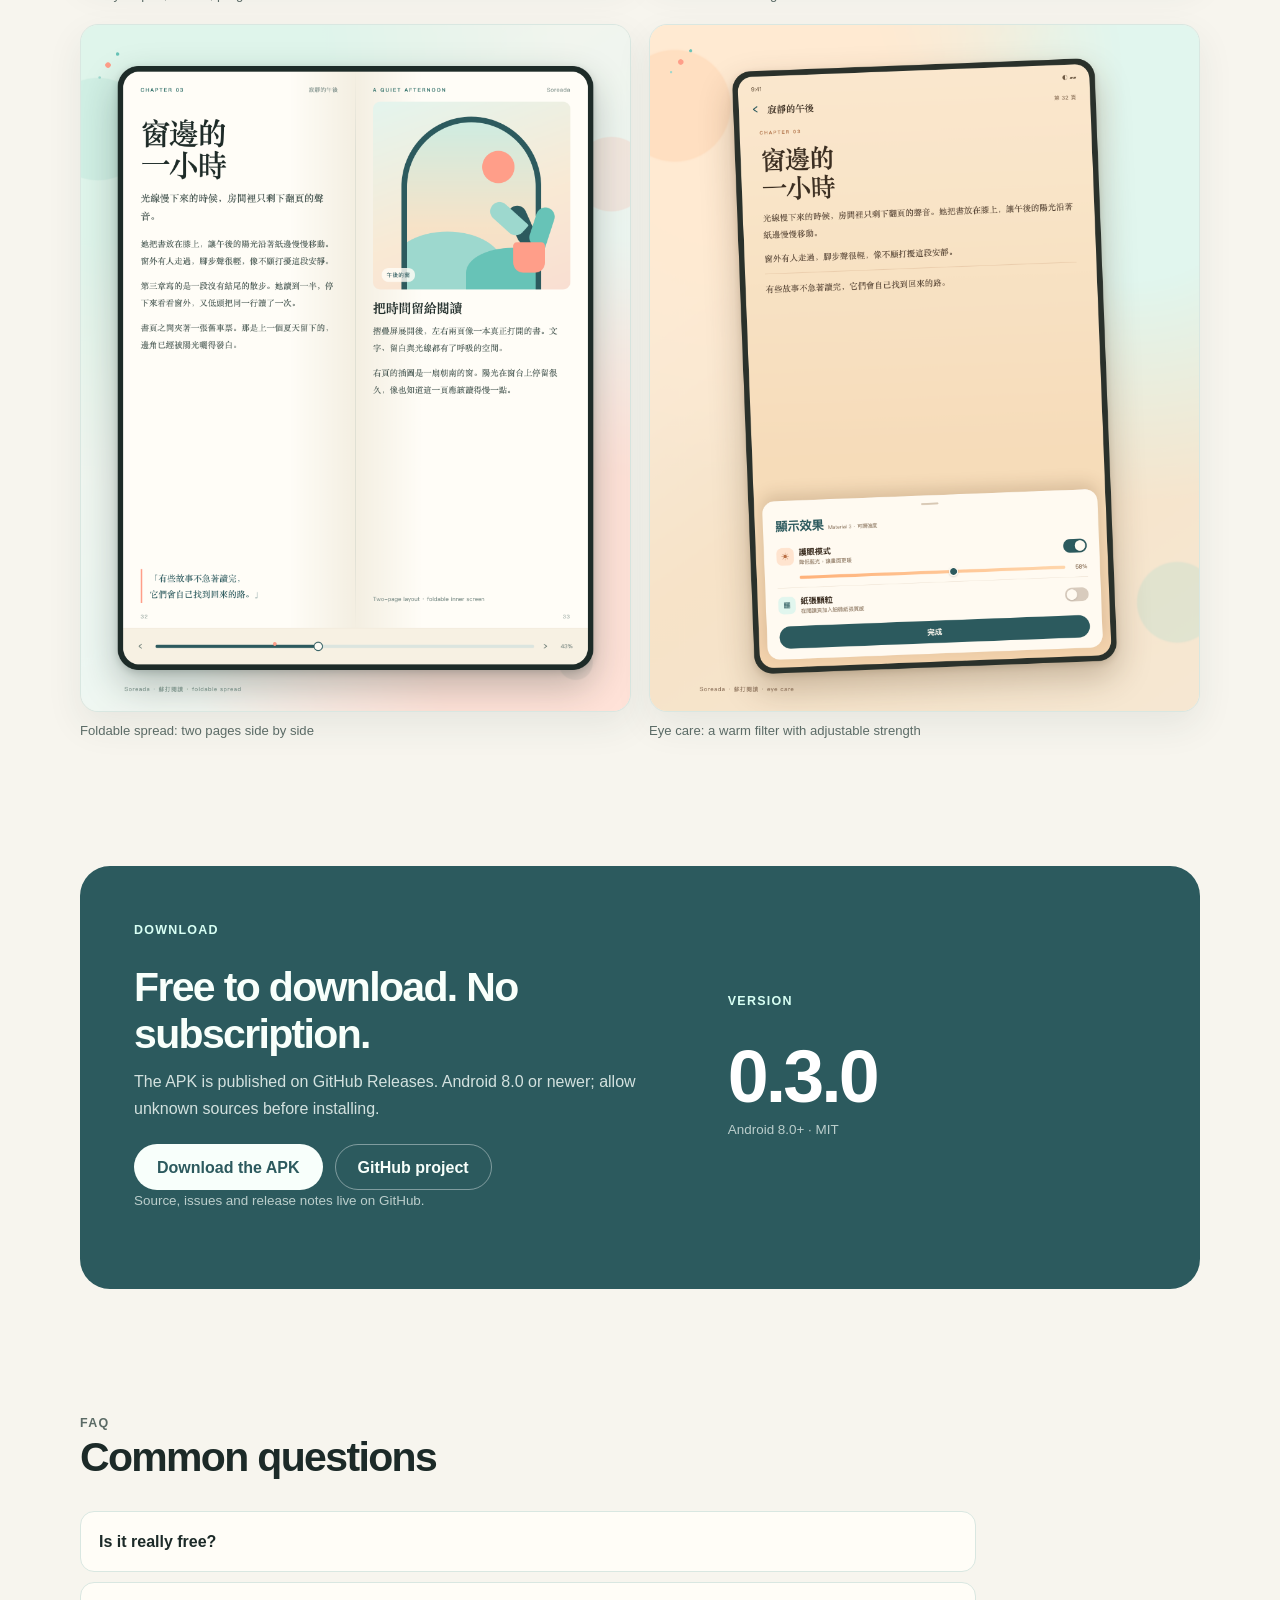
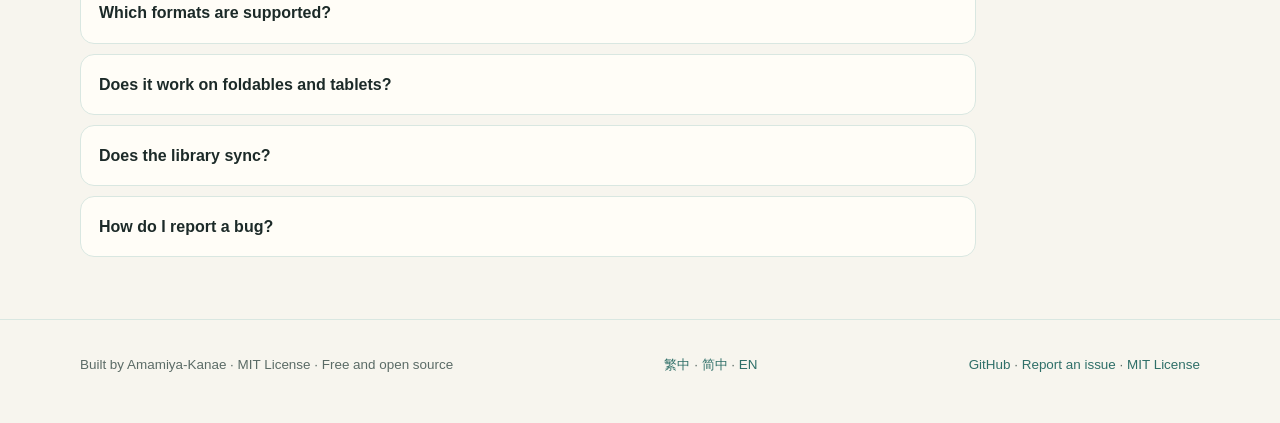
==== commit bc754b11: "Polish landing page mockups and add eye-care preview" ====
--- a/docs/en/index.html
+++ b/docs/en/index.html
@@ -155,6 +155,10 @@
                 <img src="../screenshots/comic-landscape.png" alt="Soreada two-page reading spread" width="1768" height="2208" loading="lazy">
                 <figcaption>Foldable spread: two pages side by side</figcaption>
             </figure>
+            <figure class="shot">
+                <img src="../screenshots/eyecare.png" alt="Soreada eye care display" width="1768" height="2208" loading="lazy">
+                <figcaption>Eye care: a warm filter with adjustable strength</figcaption>
+            </figure>
         </div>
     </section>
 
--- a/docs/styles.css
+++ b/docs/styles.css
@@ -248,7 +248,7 @@
   margin-top: 3px;
 }
 
-.gallery { display: grid; grid-template-columns: repeat(3, 1fr); gap: 18px; }
+.gallery { display: grid; grid-template-columns: repeat(2, 1fr); gap: 18px; }
 .shot { margin: 0; }
 .shot img {
   border-radius: 18px;
